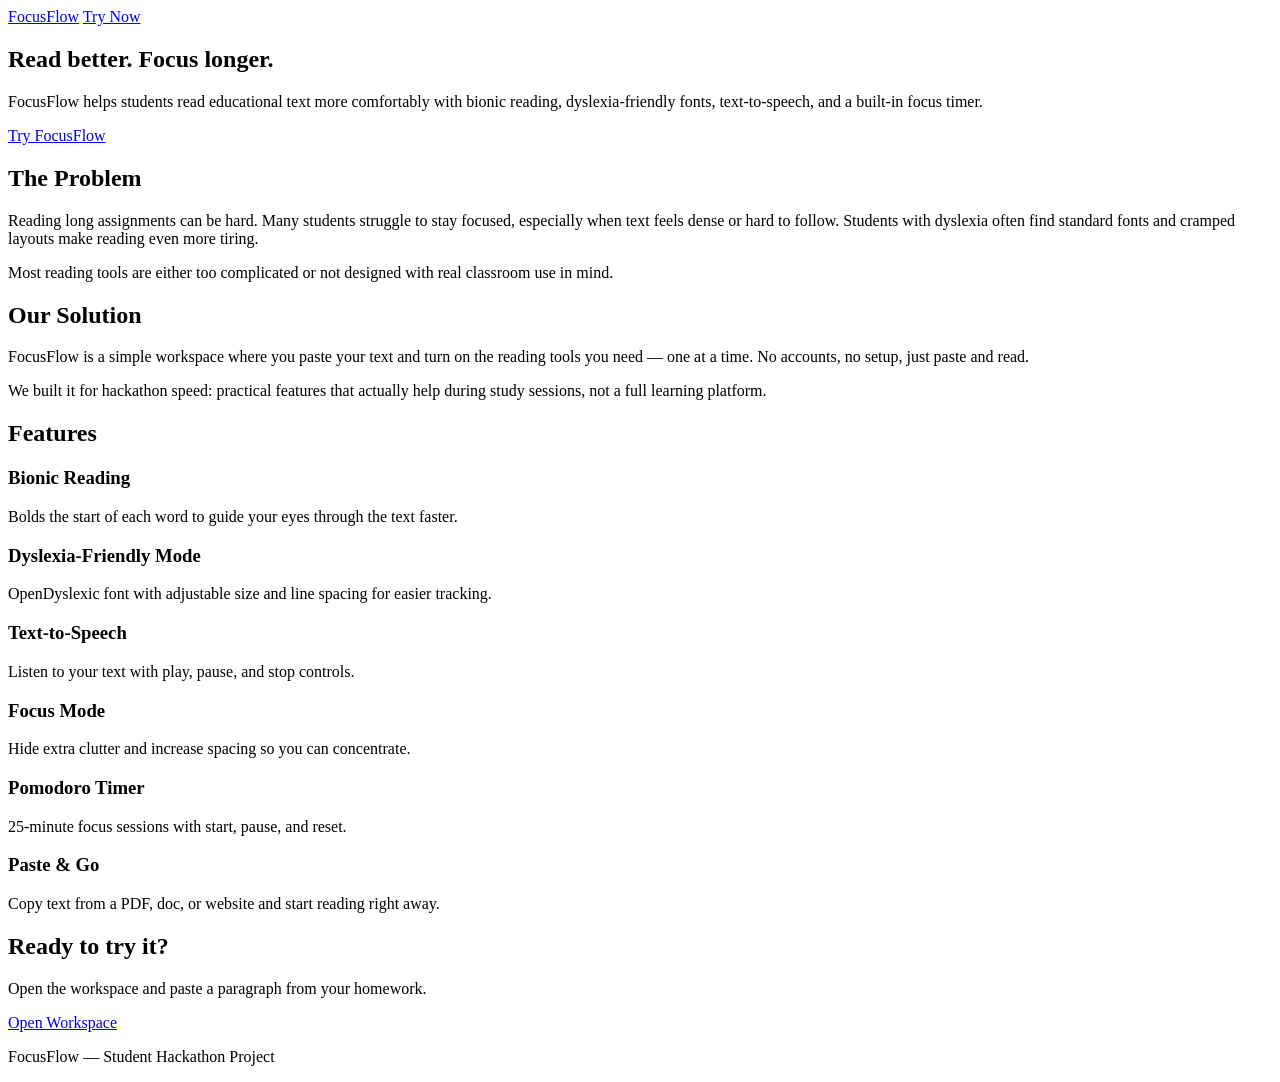
==== index.html @ e314cb2d "Add files via upload" ====
<!doctype html>
<html lang="en">
  <head>
    <meta charset="UTF-8" />
    <meta name="viewport" content="width=device-width, initial-scale=1.0" />
    <title>FocusFlow — Read Better, Focus Longer</title>
    <link rel="stylesheet" href="css/style.css" />
  </head>
  <body class="landing-page">
    <header class="site-header">
      <div class="container header-inner">
        <a href="index.html" class="logo">FocusFlow</a>
        <a href="workspace.html" class="btn btn-primary btn-small">Try Now</a>
      </div>
    </header>

    <main>
      <!-- Hero -->
      <section class="hero">
        <div class="container">
          <h1>Read better. Focus longer.</h1>
          <p class="hero-text">
            FocusFlow helps students read educational text more comfortably with
            bionic reading, dyslexia-friendly fonts, text-to-speech, and a
            built-in focus timer.
          </p>
          <a href="workspace.html" class="btn btn-primary">Try FocusFlow</a>
        </div>
      </section>

      <!-- Problem -->
      <section class="section" id="problem">
        <div class="container">
          <h2>The Problem</h2>
          <p>
            Reading long assignments can be hard. Many students struggle to stay
            focused, especially when text feels dense or hard to follow.
            Students with dyslexia often find standard fonts and cramped layouts
            make reading even more tiring.
          </p>
          <p>
            Most reading tools are either too complicated or not designed with
            real classroom use in mind.
          </p>
        </div>
      </section>

      <!-- Solution -->
      <section class="section section-alt" id="solution">
        <div class="container">
          <h2>Our Solution</h2>
          <p>
            FocusFlow is a simple workspace where you paste your text and turn
            on the reading tools you need — one at a time. No accounts, no
            setup, just paste and read.
          </p>
          <p>
            We built it for hackathon speed: practical features that actually
            help during study sessions, not a full learning platform.
          </p>
        </div>
      </section>

      <!-- Features -->
      <section class="section" id="features">
        <div class="container">
          <h2>Features</h2>
          <div class="feature-grid">
            <div class="feature-card">
              <h3>Bionic Reading</h3>
              <p>
                Bolds the start of each word to guide your eyes through the text
                faster.
              </p>
            </div>
            <div class="feature-card">
              <h3>Dyslexia-Friendly Mode</h3>
              <p>
                OpenDyslexic font with adjustable size and line spacing for
                easier tracking.
              </p>
            </div>
            <div class="feature-card">
              <h3>Text-to-Speech</h3>
              <p>Listen to your text with play, pause, and stop controls.</p>
            </div>
            <div class="feature-card">
              <h3>Focus Mode</h3>
              <p>
                Hide extra clutter and increase spacing so you can concentrate.
              </p>
            </div>
            <div class="feature-card">
              <h3>Pomodoro Timer</h3>
              <p>25-minute focus sessions with start, pause, and reset.</p>
            </div>
            <div class="feature-card">
              <h3>Paste &amp; Go</h3>
              <p>
                Copy text from a PDF, doc, or website and start reading right
                away.
              </p>
            </div>
          </div>
        </div>
      </section>

      <!-- CTA -->
      <section class="section cta-section">
        <div class="container">
          <h2>Ready to try it?</h2>
          <p>Open the workspace and paste a paragraph from your homework.</p>
          <a href="workspace.html" class="btn btn-primary">Open Workspace</a>
        </div>
      </section>
    </main>

    <footer class="site-footer">
      <div class="container">
        <p>FocusFlow — Student Hackathon Project</p>
      </div>
    </footer>
  </body>
</html>
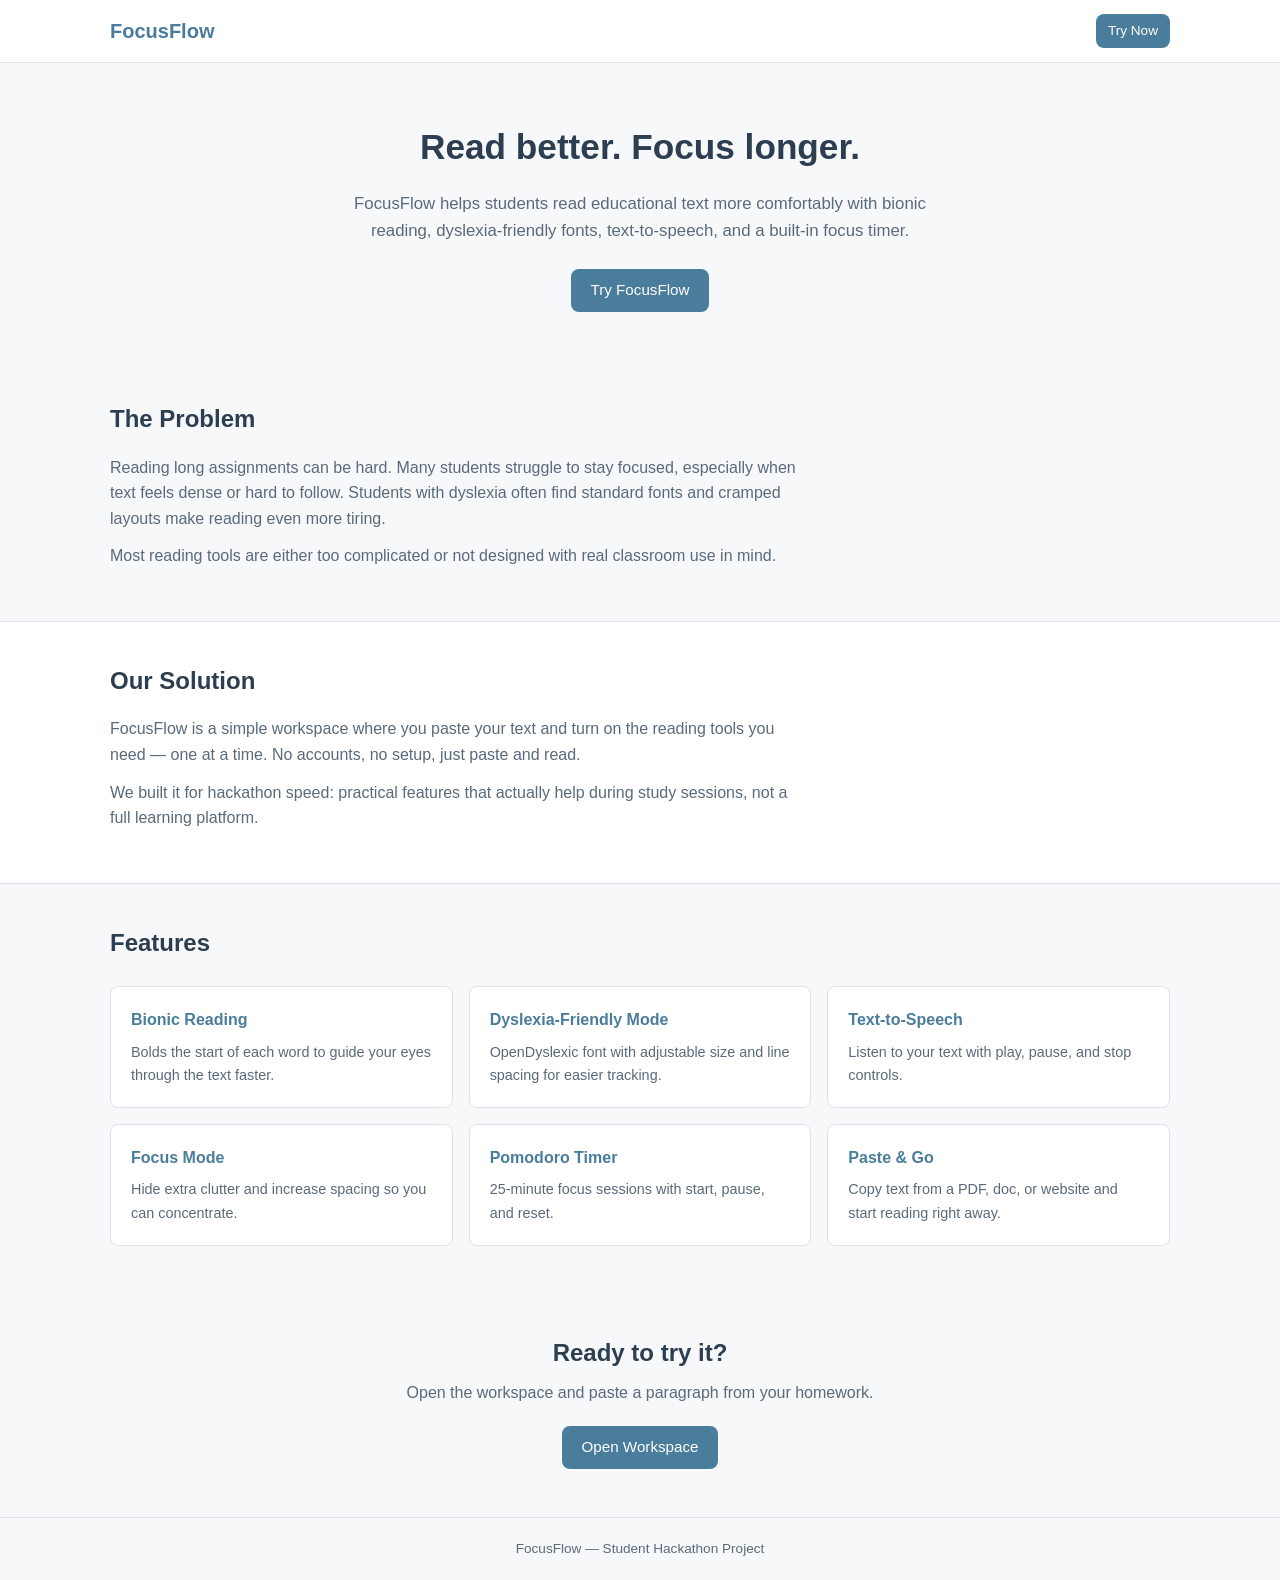
==== commit bd1e8e6c: "Update index.html" ====
--- a/index.html
+++ b/index.html
@@ -4,7 +4,7 @@
     <meta charset="UTF-8" />
     <meta name="viewport" content="width=device-width, initial-scale=1.0" />
     <title>FocusFlow — Read Better, Focus Longer</title>
-    <link rel="stylesheet" href="css/style.css" />
+    <link rel="stylesheet" href="style.css" />
   </head>
   <body class="landing-page">
     <header class="site-header">
--- a/style.css
+++ b/style.css
@@ -0,0 +1,544 @@
+
+*,
+*::before,
+*::after {
+  box-sizing: border-box;
+  margin: 0;
+  padding: 0;
+}
+
+:root {
+  --color-bg: #f7f8fa;
+  --color-surface: #ffffff;
+  --color-text: #2c3e50;
+  --color-text-light: #5a6a7a;
+  --color-primary: #4a7c9b;
+  --color-primary-dark: #3a6580;
+  --color-border: #dde3ea;
+  --color-accent: #e8f0f5;
+  --font-main: "Segoe UI", Tahoma, Geneva, Verdana, sans-serif;
+  --font-dyslexic: "OpenDyslexic", "Segoe UI", sans-serif;
+  --reading-font-size: 18px;
+  --reading-line-height: 1.8;
+  --dyslexia-letter-spacing: 0.06em;
+  --dyslexia-word-spacing: 0.15em;
+  --radius: 8px;
+  --spacing: 1rem;
+}
+
+body {
+  font-family: var(--font-main);
+  color: var(--color-text);
+  background-color: var(--color-bg);
+  line-height: 1.6;
+}
+
+.container {
+  max-width: 1100px;
+  margin: 0 auto;
+  padding: 0 1.25rem;
+}
+
+a {
+  color: var(--color-primary);
+  text-decoration: none;
+}
+
+a:hover {
+  text-decoration: underline;
+}
+
+/* ===== Header ===== */
+.site-header {
+  background: var(--color-surface);
+  border-bottom: 1px solid var(--color-border);
+  padding: 0.85rem 0;
+}
+
+.header-inner {
+  display: flex;
+  align-items: center;
+  justify-content: space-between;
+}
+
+.logo {
+  font-size: 1.25rem;
+  font-weight: 700;
+  color: var(--color-primary);
+  text-decoration: none;
+}
+
+.logo:hover {
+  text-decoration: none;
+}
+
+.header-label {
+  color: var(--color-text-light);
+  font-size: 0.9rem;
+}
+
+/* ===== Buttons ===== */
+.btn {
+  display: inline-block;
+  padding: 0.6rem 1.2rem;
+  border: none;
+  border-radius: var(--radius);
+  font-size: 0.95rem;
+  font-family: inherit;
+  cursor: pointer;
+  background: var(--color-accent);
+  color: var(--color-text);
+  transition: background 0.15s;
+}
+
+.btn:hover {
+  background: var(--color-border);
+}
+
+.btn-primary {
+  background: var(--color-primary);
+  color: #fff;
+}
+
+.btn-primary:hover {
+  background: var(--color-primary-dark);
+}
+
+.btn-small {
+  padding: 0.4rem 0.75rem;
+  font-size: 0.85rem;
+}
+
+/* ===== Landing Page ===== */
+.hero {
+  padding: 3.5rem 0 3rem;
+  text-align: center;
+}
+
+.hero h1 {
+  font-size: 2.2rem;
+  margin-bottom: 1rem;
+  color: var(--color-text);
+}
+
+.hero-text {
+  max-width: 600px;
+  margin: 0 auto 1.5rem;
+  color: var(--color-text-light);
+  font-size: 1.05rem;
+}
+
+.section {
+  padding: 2.5rem 0;
+}
+
+.section-alt {
+  background: var(--color-surface);
+  border-top: 1px solid var(--color-border);
+  border-bottom: 1px solid var(--color-border);
+}
+
+.section h2 {
+  font-size: 1.5rem;
+  margin-bottom: 1rem;
+}
+
+.section p {
+  color: var(--color-text-light);
+  margin-bottom: 0.75rem;
+  max-width: 700px;
+}
+
+.feature-grid {
+  display: grid;
+  grid-template-columns: repeat(auto-fill, minmax(260px, 1fr));
+  gap: 1rem;
+  margin-top: 1.5rem;
+}
+
+.feature-card {
+  background: var(--color-surface);
+  border: 1px solid var(--color-border);
+  border-radius: var(--radius);
+  padding: 1.25rem;
+}
+
+.feature-card h3 {
+  font-size: 1rem;
+  margin-bottom: 0.5rem;
+  color: var(--color-primary);
+}
+
+.feature-card p {
+  font-size: 0.9rem;
+  margin-bottom: 0;
+}
+
+.cta-section {
+  text-align: center;
+  padding: 3rem 0;
+}
+
+.cta-section h2 {
+  margin-bottom: 0.5rem;
+}
+
+.cta-section p {
+  margin: 0 auto 1.25rem;
+}
+
+/* ===== Footer ===== */
+.site-footer {
+  border-top: 1px solid var(--color-border);
+  padding: 1.25rem 0;
+  text-align: center;
+  color: var(--color-text-light);
+  font-size: 0.85rem;
+}
+
+/* ===== Workspace Layout ===== */
+.workspace-main {
+  display: grid;
+  grid-template-columns: 280px 1fr;
+  gap: 1.5rem;
+  padding-top: 1.5rem;
+  padding-bottom: 2rem;
+  min-height: calc(100vh - 120px);
+}
+
+.workspace-content {
+  display: flex;
+  flex-direction: column;
+  gap: 1.25rem;
+}
+
+/* Settings panel */
+.settings-panel {
+  background: var(--color-surface);
+  border: 1px solid var(--color-border);
+  border-radius: var(--radius);
+  padding: 1.25rem;
+  height: fit-content;
+  position: sticky;
+  top: 1rem;
+}
+
+.settings-panel h2 {
+  font-size: 1.1rem;
+  margin-bottom: 1rem;
+  padding-bottom: 0.5rem;
+  border-bottom: 1px solid var(--color-border);
+}
+
+.setting-group {
+  margin-bottom: 1.25rem;
+}
+
+.setting-group h3 {
+  font-size: 0.85rem;
+  text-transform: uppercase;
+  letter-spacing: 0.03em;
+  color: var(--color-text-light);
+  margin-bottom: 0.6rem;
+}
+
+.toggle-row {
+  display: flex;
+  align-items: center;
+  justify-content: space-between;
+  padding: 0.4rem 0;
+  font-size: 0.9rem;
+  cursor: pointer;
+}
+
+.toggle-row input[type="checkbox"] {
+  width: 18px;
+  height: 18px;
+  cursor: pointer;
+}
+
+/* Simple toggle switch for dyslexia mode */
+.toggle-switch {
+  position: relative;
+  display: inline-block;
+  width: 44px;
+  height: 24px;
+  flex-shrink: 0;
+}
+
+.toggle-switch input {
+  opacity: 0;
+  width: 0;
+  height: 0;
+  position: absolute;
+}
+
+.toggle-slider {
+  position: absolute;
+  inset: 0;
+  background: var(--color-border);
+  border-radius: 24px;
+  cursor: pointer;
+  transition: background 0.15s;
+}
+
+.toggle-slider::before {
+  content: "";
+  position: absolute;
+  width: 18px;
+  height: 18px;
+  left: 3px;
+  top: 3px;
+  background: #fff;
+  border-radius: 50%;
+  transition: transform 0.15s;
+}
+
+.toggle-switch input:checked + .toggle-slider {
+  background: var(--color-primary);
+}
+
+.toggle-switch input:focus-visible + .toggle-slider {
+  outline: 2px solid var(--color-primary);
+  outline-offset: 2px;
+}
+
+.toggle-switch input:checked + .toggle-slider::before {
+  transform: translateX(20px);
+}
+
+.dyslexia-hint {
+  margin-top: 0.35rem;
+  margin-bottom: 0.75rem;
+}
+
+.dyslexia-controls {
+  padding-top: 0.25rem;
+  border-top: 1px solid var(--color-border);
+}
+
+.control-row {
+  display: flex;
+  align-items: center;
+  justify-content: space-between;
+  gap: 0.5rem;
+  padding: 0.5rem 0;
+}
+
+.control-label {
+  font-size: 0.9rem;
+}
+
+.stepper-controls {
+  display: flex;
+  align-items: center;
+  gap: 0.5rem;
+}
+
+.stepper-controls span {
+  font-size: 0.9rem;
+  min-width: 44px;
+  text-align: center;
+  font-variant-numeric: tabular-nums;
+}
+
+.font-size-controls {
+  display: flex;
+  align-items: center;
+  gap: 0.75rem;
+}
+
+.font-size-controls span {
+  font-size: 0.9rem;
+  min-width: 40px;
+  text-align: center;
+}
+
+.button-row {
+  display: flex;
+  gap: 0.5rem;
+  flex-wrap: wrap;
+}
+
+.hint {
+  font-size: 0.8rem;
+  color: var(--color-text-light);
+  margin-top: 0.4rem;
+}
+
+.timer-display {
+  font-size: 1.75rem;
+  font-weight: 700;
+  font-variant-numeric: tabular-nums;
+  color: var(--color-primary);
+  margin-bottom: 0.5rem;
+}
+
+/* Panels */
+.panel {
+  background: var(--color-surface);
+  border: 1px solid var(--color-border);
+  border-radius: var(--radius);
+  padding: 1.25rem;
+}
+
+.panel h2 {
+  font-size: 1.05rem;
+  margin-bottom: 0.75rem;
+}
+
+.input-panel textarea {
+  width: 100%;
+  padding: 0.75rem;
+  border: 1px solid var(--color-border);
+  border-radius: var(--radius);
+  font-family: inherit;
+  font-size: 0.95rem;
+  line-height: 1.5;
+  resize: vertical;
+  margin-bottom: 0.75rem;
+}
+
+.input-panel textarea:focus {
+  outline: 2px solid var(--color-primary);
+  outline-offset: 1px;
+}
+
+/* Reading output area */
+.reading-output {
+  min-height: 200px;
+  padding: 1rem;
+  border: 1px solid var(--color-border);
+  border-radius: var(--radius);
+  background: var(--color-bg);
+  font-size: var(--reading-font-size, 18px);
+  line-height: var(--reading-line-height, 1.8);
+  font-family: var(--font-main);
+  color: var(--color-text);
+  text-align: left;
+  overflow-wrap: break-word;
+}
+
+.reading-output .placeholder-text {
+  color: var(--color-text-light);
+  font-style: italic;
+}
+
+.reading-output .reading-paragraph {
+  margin-bottom: 1.1em;
+}
+
+.reading-output .reading-paragraph:last-child {
+  margin-bottom: 0;
+}
+
+/* Bionic reading — bold first part of words */
+.reading-output .bionic-bold {
+  font-weight: 700;
+}
+
+.reading-output .bionic-normal {
+  font-weight: 400;
+}
+
+/*
+  Dyslexia-friendly reading mode
+  - OpenDyslexic: bottom-weighted, rounded letters (b/d, p/q, n/u stay distinct)
+  - Wider tracking so eyes move line-by-line more easily
+  - Soft background and strong contrast for long sessions
+*/
+.reading-output.dyslexia-mode {
+  font-family: var(--font-dyslexic);
+  font-weight: 400;
+  font-size: var(--reading-font-size, 20px);
+  line-height: var(--reading-line-height, 1.9);
+  letter-spacing: var(--dyslexia-letter-spacing, 0.06em);
+  word-spacing: var(--dyslexia-word-spacing, 0.15em);
+  color: #1a2d3d;
+  background-color: #faf8f5;
+  padding: 1.5rem 1.75rem;
+  max-width: 68ch;
+  border-color: #e5e0d8;
+  -webkit-font-smoothing: antialiased;
+  text-rendering: optimizeLegibility;
+  font-variant-ligatures: none;
+  hyphens: none;
+}
+
+.reading-output.dyslexia-mode .reading-paragraph {
+  margin-bottom: 1.35em;
+}
+
+/* Use OpenDyslexic Bold for bionic emphasis — no thin decorative strokes */
+.reading-output.dyslexia-mode .bionic-bold {
+  font-weight: 700;
+}
+
+.reading-output.dyslexia-mode .bionic-normal {
+  font-weight: 400;
+}
+
+/* Focus mode — applied to whole workspace */
+body.focus-mode .settings-panel {
+  /* Keep settings visible but simpler */
+  opacity: 0.95;
+}
+
+body.focus-mode .input-panel {
+  display: none;
+}
+
+body.focus-mode .workspace-footer {
+  display: none;
+}
+
+body.focus-mode .reading-output {
+  font-size: calc(var(--reading-font-size, 18px) + 2px);
+  padding: 2rem;
+  max-width: 700px;
+  margin: 0 auto;
+}
+
+body.focus-mode .reading-output.dyslexia-mode {
+  line-height: calc(var(--reading-line-height, 1.9) + 0.1);
+  padding: 2.25rem 2rem;
+  max-width: 68ch;
+}
+
+body.focus-mode .output-panel {
+  border: none;
+  background: transparent;
+  box-shadow: none;
+}
+
+body.focus-mode .output-panel h2 {
+  text-align: center;
+  color: var(--color-text-light);
+  font-weight: 400;
+}
+
+body.focus-mode .workspace-content {
+  justify-content: center;
+}
+
+/* ===== Responsive ===== */
+@media (max-width: 768px) {
+  .workspace-main {
+    grid-template-columns: 1fr;
+  }
+
+  .settings-panel {
+    position: static;
+  }
+
+  .reading-output.dyslexia-mode {
+    padding: 1.25rem 1.1rem;
+    letter-spacing: 0.05em;
+    word-spacing: 0.12em;
+  }
+
+  .hero h1 {
+    font-size: 1.75rem;
+  }
+}
+
